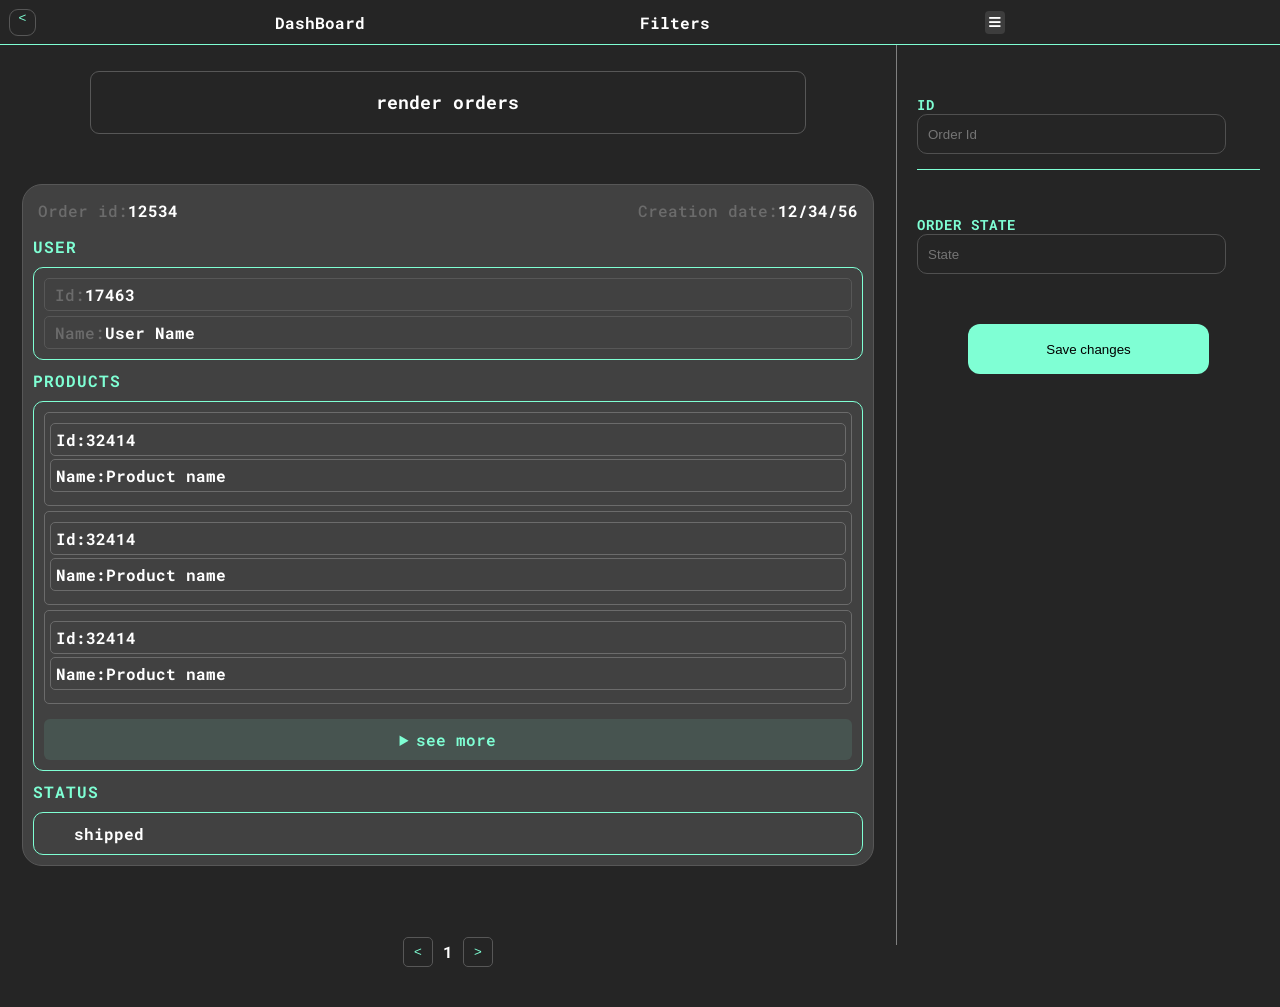
==== ADMIN Page/Orders/dashboard/index.html @ 4c9b640a "first commit of this c# web store. there will be a lot more" ====
<!DOCTYPE html>
<html lang="en">
<head>
    <link rel="stylesheet" href="https://cdnjs.cloudflare.com/ajax/libs/font-awesome/6.0.0-beta3/css/all.min.css">
    <link rel="stylesheet" href="style.css">
    <meta charset="UTF-8">
    <meta name="viewport" content="width=device-width, initial-scale=1.0">
    <title>Document</title>
</head>
<body>
     <header>
        <nav>
            <button id="return-page"><a href=""><</a></button>
            <a href="../Products/index.html">DashBoard</a>
            <a href="../Orders/filter/index.html">Filters </a>
            <button id="alternate-bar"><i class="fa-solid fa-bars"></i></button>
        </nav>
    </header>
    

    <main>
        <div class="Order-container">
            <button id="generate-orders">render orders</button>

        <div class="orders">
            <div id="order-box">
                <div id="order-infos">
                    <label for="">Order id: </label>
                    <p>12534</p>
                    <label for="">Creation date: </label>
                    <p>12/34/56</p>
                </div>
                <label for="">User</label>
                <div id="user-infos">
                 <div id="id">
                    <label for="">Id: </label>
                    <p>17463</p>
                 </div>
                 <div id="name">
                    <label for="">Name: </label>
                    <p>User Name</p>
                 </div>
                </div>
                <label for="">Products</label>
                <div id="order-products">
                    <div id="pd1">
                        <div id="id">
                            <label for="">Id:</label>
                            <p>32414</p>
                        </div>
                        <div id="name">
                            <label for="">Name:</label>
                            <p>Product name</p>
                        </div>
                    </div>
                    <div id="pd2">
                        <div id="id">
                            <label for="">Id:</label>
                            <p>32414</p>
                        </div>
                        <div id="name">
                            <label for="">Name:</label>
                            <p>Product name</p>
                        </div>
                    </div>
                    <div id="pd3">
                        <div id="id">
                            <label for="">Id:</label>
                            <p>32414</p>
                        </div>
                        <div id="name">
                            <label for="">Name:</label>
                            <p>Product name</p>
                        </div>
                    </div>
                <details>
                    <div id="pd4">
                        <div id="id">
                            <label for="">Id:</label>
                            <p>32414</p>
                        </div>
                        <div id="name">
                            <label for="">Name:</label>
                            <p>Product name</p>
                        </div>
                    </div>
                    <div id="pd5">
                        <div id="id">
                            <label for="">Id:</label>
                            <p>32414</p>
                        </div>
                        <div id="name">
                            <label for="">Name:</label>
                            <p>Product name</p>
                        </div>
                    </div>
                    <div id="pd6">
                        <div id="id">
                            <label for="">Id:</label>
                            <p>32414</p>
                        </div>
                        <div id="name">
                            <label for="">Name:</label>
                            <p>Product name</p>
                        </div>
                    </div>
                    <summary>see more</summary>
                </details>
                </div>
                <label for=""> status</label>
                <div id="order-state">
                    <p><span id="order-state-color"></span> shipped</p>
                </div>

                
            </div>
        </div>

        
        <div class="pages">
            <button id="last-page"><</button>
            <p id="page">1</p>
            <button id="next-page">></button>
        </div>
        </div>

        <div class="vertical-bar">
            
            <label for="">Id</label>
            <input type="text" id="Id-input" placeholder="Order Id"> 
            
            <div id="id-separator"></div>

            <label for="">Order state</label>
            <input type="text" id="Order-input" placeholder="State"> 
               

            <button id="Save-changes">Save changes</button>
        </div>
    </main>
    <script type="module" src="script.js"></script>
</body>
</html>
---- ADMIN Page/Orders/dashboard/style.css ----
@import url('https://fonts.googleapis.com/css2?family=Roboto+Mono:ital,wght@0,100..700;1,100..700&display=swap');

*{
    padding: 0px;
    margin: 0px;
    box-sizing: border-box;
}

body{
        font-family: "Roboto Mono", monospace;
  font-optical-sizing: auto;
  font-weight: 700;
  font-style: normal;

    background-color: rgb(37, 37, 37);
    color: white;
}

header {
    width: 100%;
    height: 5vh;
}

header>nav {
    width: 100%;
    height: 100%;
    border: none;
    border-bottom: solid 1px aquamarine;
    display: flex;
    justify-content: space-evenly;
    align-items: center;

}

header>nav>a {
    text-decoration: none;
    color: white;

}

header>nav>a:hover {
    text-decoration:underline;
}
header > nav > #alternate-bar{
    padding: 4px;
    background-color: rgb(61, 61, 61);
    border: none;
    border-radius: 4px;
    width: auto;
    height: auto;
    color: white;
}
header > nav >  #return-page{
    position: absolute;
    top: 1vh;
    left: 1vh;
    width: 3vh;
    height: 3vh;
    background-color: transparent;
    border:solid rgb(87, 87, 87) 1px;
    color: aquamarine;
    border-radius: 1vh;
    display: flex;
    text-align: center;
    justify-content: center;
    transition: 0.3s ease-in;
}
header > nav >  #return-page:hover{
    background-color: rgb(87, 87, 87);
}
header > nav >  #return-page > a{
    color: aquamarine;
    text-decoration: none;
}


main {
    display: grid;
    grid-template-columns: 1fr 30vw;
    width: 100%;
    height: 100vh;
    margin-top: 2%;
}
main.sidebar-hidden{
    grid-template-columns: 1fr 0px;
    transition: grid-template-columns 0.3s ease-in;

}


.vertical-bar {
    background-color: rgb(37, 37, 37);
    width: 30vw;
    position: fixed;
    right: 0px;
    top: 5vh;
    height: 100vh;
    display: flex;
    flex-direction: column;
    padding: 20px;
    border: none;
    border-left: 1px solid gray;
    transform: 0.3s ease;
}
.vertical-bar.hidden{
    transform: translateX(100%);
    transition: 0.3s ease-in;
}
.vertical-bar #id-separator{
    height: 1px;
    width: 100%;
    border: solid 1px aquamarine;
    border-top: none;
    margin-block: 15px;
}
.vertical-bar>input {
    width: 90%;
    height: 40px;
    background-color:rgb(37, 37, 37);
    border: solid rgb(80,80,80) 1px;
    border-radius: 10px;
    padding-inline: 10px;
}

.vertical-bar  input:focus{
      outline: none;
    border-color: aquamarine;
    background-color: rgb(65, 65, 65);
    box-shadow: 0 0 0 3px rgba(127, 255, 212, 0.1);
}

.vertical-bar>label {
    width: 20vw;
    max-width: 250px;
    color: aquamarine;
    margin-top: 30px;
    font-size: 14px;
    font-weight: 700;
    text-transform: uppercase;
    letter-spacing: 1px;
}

.vertical-bar>#Save-changes {
    background-color: aquamarine;
    margin-block: 50px;
    width: 70%;
    height: 50px;
    border: none;
    border-radius: 12px;
    margin-left: auto;
    margin-right: auto;
}


.Order-container{
    display: flex;
    flex-direction: column;
    flex-wrap: wrap;
}

.Order-container > #generate-orders{
    margin-left: auto;
    margin-right: auto;
    width: 80%;
    height: 7vh;
    margin-bottom: 40px;
    border: solid 1px rgb(87, 87, 87);
    background-color:transparent;
    border-radius: 1vh;
    color: white;
    font-family: "Roboto Mono", monospace;
    font-optical-sizing: auto;
    font-weight: 700;
    font-style: normal;
    font-size: clamp(15px,2vh,4vh);
    transition: 0.3s ease;
}
.Order-container > #generate-users:hover{
    border: solid aquamarine 1px;
    background-color: rgb(87, 87, 87);
}

.pages{
    width: 100%;
    display: flex;
    justify-content: center;
    align-items: center;
    margin-block: 40px;
}
.pages > button {
    height: 30px;
    width: 30px;
    background-color: transparent;
    border:solid rgb(87, 87, 87) 1px;
    border-radius: 5px;
    color: aquamarine;
    display: flex;
    align-items: center;
    justify-content: center;
    margin-inline: 10px;
    transition: 0.3s ease-in-out;
}
.pages > button:hover{
   border: solid aquamarine 1px;
   background-color: rgb(87, 87, 87);
}


#order-box > label{
    font-weight: 700;
    color: aquamarine;
    letter-spacing: 1px;
    text-transform: uppercase;
}
#order-box{
    display: flex;
    flex-direction: column;
    flex-wrap: wrap;
    width: 95%;
    margin-left: auto;
    margin-right: auto;
    height: auto;
    padding: 10px;
    gap: 10px;
    margin-block: 10px;
    background-color: rgb(65, 65, 65);
    border: solid rgb(87, 87, 87) 1px;
    border-radius: 20px;
}
#order-box > div{
   width: 100%;
   padding: 10px;
   background-color: transparent;
   border: solid aquamarine 1px;
   border-radius: 10px;
}

#order-box > #user-infos > #id{
    display: flex;
    flex-direction: row;
    padding-inline: 10px;
    padding-block: 5px;
    color: white;
    border: solid rgb(87, 87, 87) 1px;
    border-radius: 5px;
    margin-bottom: 5px;
}
#order-box > #user-infos > #id > label{
   font-weight: 500;
   color: rgb(107, 107, 107);
}
#order-box > #user-infos > #id> p{
    font-size: 16px;
}

#order-box > #user-infos > #name{
  display: flex;
    flex-direction: row;
    padding-inline: 10px;
    padding-block: 5px;
    border: solid rgb(87, 87, 87) 1px;
    border-radius: 5px;
    color: white;
}
#order-box > #user-infos > #name > label{
   font-weight: 500;
   color: rgb(107, 107, 107);
}
#order-box > #user-infos > #name > p{
    font-size: 16px;
}

#order-box > #order-products{
    display: flex;
    flex-direction: column;
    flex-wrap: wrap;
}
#order-box > #order-products > div , #order-box > #order-products > details > div{
    border-radius: 5px;
    border: solid rgb(107, 107, 107) 1px;
    display: flex;
    flex-direction: column;
    flex-wrap: wrap;
    width:100%;
    padding-block: 10px;
    padding-inline: 5px;
    color: white;   
    margin-bottom: 5px;
}
#order-box > #order-products > div > #id, #order-box > #order-products > details > div > #id{
    width: 100%;
    height: auto;
    padding: 5px;
    border: solid rgb(107, 107, 107) 1px;
    border-radius: 5px;
    display: flex;
    flex-direction: row;
    padding-inline: 5px;
    margin-bottom: 3px;
}
#order-box > #order-products > div > #name, #order-box > #order-products > details > div > #name{
    margin-bottom: 3px;
    width: 100%;
    height: auto;
    padding: 5px;
    border: solid rgb(107, 107, 107) 1px;
    border-radius: 5px;
    display: flex;
    flex-direction: row;
    padding-inline: 5px;
}
#order-box > #order-infos{
    border: none;
    display: flex;
    flex-wrap: wrap;
    flex-direction: row;
    width: 100%;
    height: auto;
    padding: 5px;
}
#order-box > #order-infos > label{
    font-weight: 500;
    color: rgb(107, 107, 107);    
}
#order-box > #order-infos > label:last-of-type{
    margin-left: auto;
    margin-right: 0px;
}
#order-box > #order-infos > p{
    font-size: 16px;
}
#order-state-color {
    display: inline-block;
    width: 12px;
    height: 12px;
    border-radius: 50%;
    margin-right: 8px;
}

.status-pending #order-state-color {
    background-color: #f39c12; 
}

.status-shipped #order-state-color {
    background-color: #3498db; 
}

.status-delivered #order-state-color {
    background-color: #2ecc71; 
}

.status-cancelled #order-state-color {
    background-color: #e74c3c; 
}

.loading,
.no-orders,
.error {
    text-align: center;
    padding: 40px;
    font-size: 16px;
    color: #7f8c8d;
}

.error {
    color: #e74c3c;
}

.pagination-info {
    text-align: center;
    padding: 20px;
    color: #7f8c8d;
    font-size: 14px;
    border-top: 1px solid #ecf0f1;
}

.product-item {
    display: grid;
    grid-template-columns: repeat(4, 1fr);
    gap: 10px;
    padding: 10px;
    background: rgba(255, 255, 255, 0.05);
    border-radius: 6px;
    margin-bottom: 8px;
}

details {
    margin-top: 10px;
}

details summary {
    cursor: pointer;
    padding: 10px;
    background: rgba(127, 255, 212, 0.1);
    border-radius: 6px;
    text-align: center;
    color: aquamarine;
    font-weight: 600;
    user-select: none;
}

details summary:hover {
    background: rgba(127, 255, 212, 0.2);
}

details[open] summary {
    margin-bottom: 10px;
}
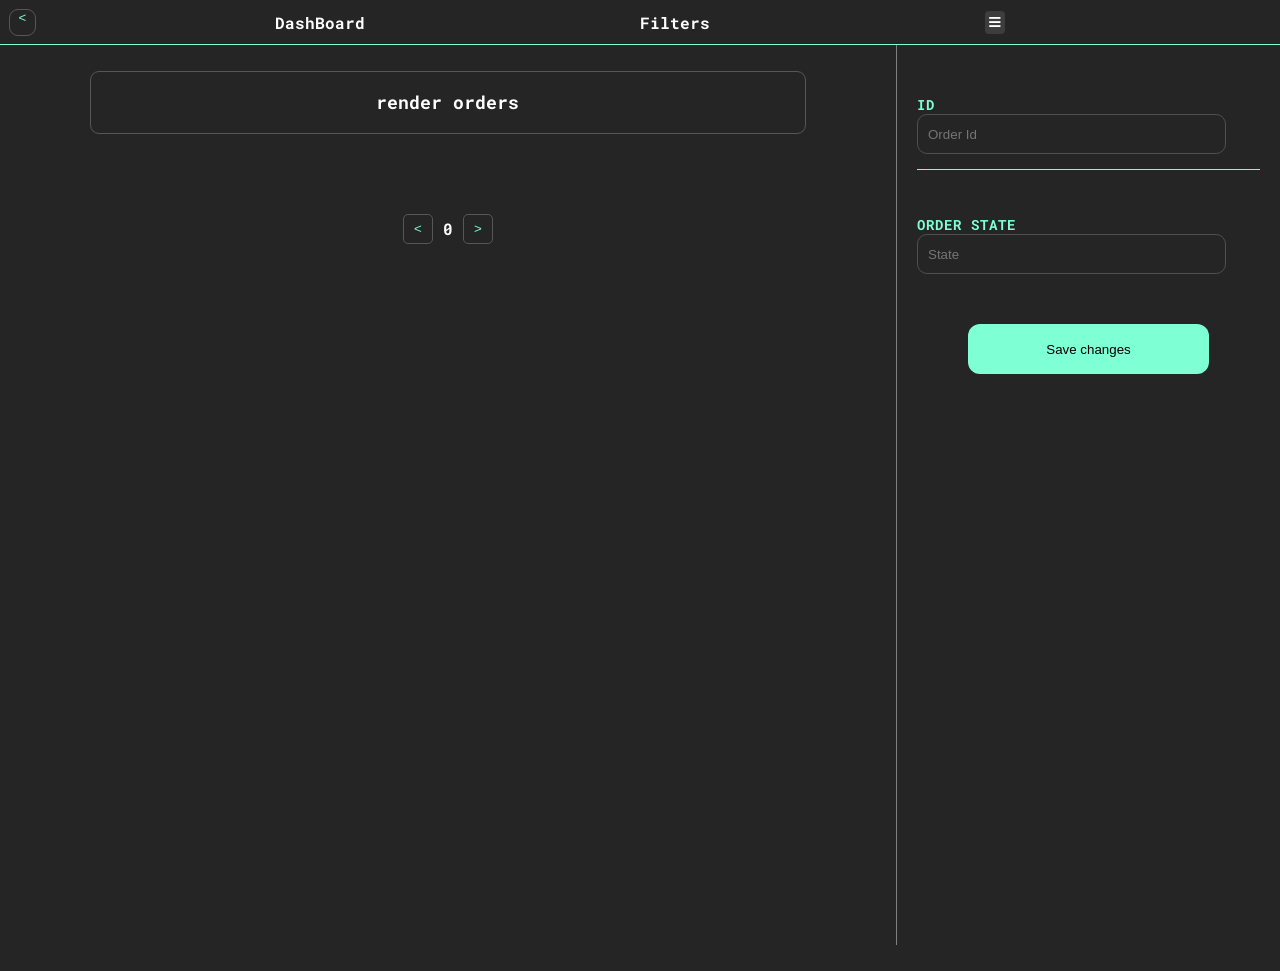
==== commit 027d3429: "made the orders' dashboard frontend work . will be debbuging and finding errors later" ====
--- a/ADMIN Page/Orders/dashboard/index.html
+++ b/ADMIN Page/Orders/dashboard/index.html
@@ -22,104 +22,13 @@
         <div class="Order-container">
             <button id="generate-orders">render orders</button>
 
-        <div class="orders">
-            <div id="order-box">
-                <div id="order-infos">
-                    <label for="">Order id: </label>
-                    <p>12534</p>
-                    <label for="">Creation date: </label>
-                    <p>12/34/56</p>
-                </div>
-                <label for="">User</label>
-                <div id="user-infos">
-                 <div id="id">
-                    <label for="">Id: </label>
-                    <p>17463</p>
-                 </div>
-                 <div id="name">
-                    <label for="">Name: </label>
-                    <p>User Name</p>
-                 </div>
-                </div>
-                <label for="">Products</label>
-                <div id="order-products">
-                    <div id="pd1">
-                        <div id="id">
-                            <label for="">Id:</label>
-                            <p>32414</p>
-                        </div>
-                        <div id="name">
-                            <label for="">Name:</label>
-                            <p>Product name</p>
-                        </div>
-                    </div>
-                    <div id="pd2">
-                        <div id="id">
-                            <label for="">Id:</label>
-                            <p>32414</p>
-                        </div>
-                        <div id="name">
-                            <label for="">Name:</label>
-                            <p>Product name</p>
-                        </div>
-                    </div>
-                    <div id="pd3">
-                        <div id="id">
-                            <label for="">Id:</label>
-                            <p>32414</p>
-                        </div>
-                        <div id="name">
-                            <label for="">Name:</label>
-                            <p>Product name</p>
-                        </div>
-                    </div>
-                <details>
-                    <div id="pd4">
-                        <div id="id">
-                            <label for="">Id:</label>
-                            <p>32414</p>
-                        </div>
-                        <div id="name">
-                            <label for="">Name:</label>
-                            <p>Product name</p>
-                        </div>
-                    </div>
-                    <div id="pd5">
-                        <div id="id">
-                            <label for="">Id:</label>
-                            <p>32414</p>
-                        </div>
-                        <div id="name">
-                            <label for="">Name:</label>
-                            <p>Product name</p>
-                        </div>
-                    </div>
-                    <div id="pd6">
-                        <div id="id">
-                            <label for="">Id:</label>
-                            <p>32414</p>
-                        </div>
-                        <div id="name">
-                            <label for="">Name:</label>
-                            <p>Product name</p>
-                        </div>
-                    </div>
-                    <summary>see more</summary>
-                </details>
-                </div>
-                <label for=""> status</label>
-                <div id="order-state">
-                    <p><span id="order-state-color"></span> shipped</p>
-                </div>
-
-                
-            </div>
+        <div class="orders">    
         </div>
 
         
         <div class="pages">
             <button id="last-page"><</button>
-            <p id="page">1</p>
+            <p id="page">0</p>
             <button id="next-page">></button>
         </div>
         </div>
--- a/ADMIN Page/Orders/dashboard/style.css
+++ b/ADMIN Page/Orders/dashboard/style.css
@@ -206,13 +206,13 @@
 }
 
 
-#order-box > label{
+.order-box > label{
     font-weight: 700;
     color: aquamarine;
     letter-spacing: 1px;
     text-transform: uppercase;
 }
-#order-box{
+.order-box{
     display: flex;
     flex-direction: column;
     flex-wrap: wrap;
@@ -227,7 +227,7 @@
     border: solid rgb(87, 87, 87) 1px;
     border-radius: 20px;
 }
-#order-box > div{
+.order-box > div{
    width: 100%;
    padding: 10px;
    background-color: transparent;
@@ -235,7 +235,7 @@
    border-radius: 10px;
 }
 
-#order-box > #user-infos > #id{
+.order-box > #user-infos > #id{
     display: flex;
     flex-direction: row;
     padding-inline: 10px;
@@ -245,15 +245,15 @@
     border-radius: 5px;
     margin-bottom: 5px;
 }
-#order-box > #user-infos > #id > label{
+.order-box > #user-infos > #id > label{
    font-weight: 500;
    color: rgb(107, 107, 107);
 }
-#order-box > #user-infos > #id> p{
+.order-box > #user-infos > #id> p{
     font-size: 16px;
 }
 
-#order-box > #user-infos > #name{
+.order-box > #user-infos > #name{
   display: flex;
     flex-direction: row;
     padding-inline: 10px;
@@ -262,20 +262,20 @@
     border-radius: 5px;
     color: white;
 }
-#order-box > #user-infos > #name > label{
+.order-box > #user-infos > #name > label{
    font-weight: 500;
    color: rgb(107, 107, 107);
 }
-#order-box > #user-infos > #name > p{
+.order-box > #user-infos > #name > p{
     font-size: 16px;
 }
 
-#order-box > #order-products{
+.order-box > #order-products{
     display: flex;
     flex-direction: column;
     flex-wrap: wrap;
 }
-#order-box > #order-products > div , #order-box > #order-products > details > div{
+.order-box > #order-products > div , .order-box > #order-products > details > div{
     border-radius: 5px;
     border: solid rgb(107, 107, 107) 1px;
     display: flex;
@@ -287,7 +287,7 @@
     color: white;   
     margin-bottom: 5px;
 }
-#order-box > #order-products > div > #id, #order-box > #order-products > details > div > #id{
+.order-box > #order-products > div > #id, .order-box > #order-products > details > div > #id{
     width: 100%;
     height: auto;
     padding: 5px;
@@ -298,7 +298,7 @@
     padding-inline: 5px;
     margin-bottom: 3px;
 }
-#order-box > #order-products > div > #name, #order-box > #order-products > details > div > #name{
+.order-box > #order-products > div > #name, .order-box > #order-products > details > div > #name{
     margin-bottom: 3px;
     width: 100%;
     height: auto;
@@ -309,7 +309,7 @@
     flex-direction: row;
     padding-inline: 5px;
 }
-#order-box > #order-infos{
+.order-box > #order-infos{
     border: none;
     display: flex;
     flex-wrap: wrap;
@@ -318,15 +318,15 @@
     height: auto;
     padding: 5px;
 }
-#order-box > #order-infos > label{
+.order-box > #order-infos > label{
     font-weight: 500;
     color: rgb(107, 107, 107);    
 }
-#order-box > #order-infos > label:last-of-type{
+.order-box > #order-infos > label:last-of-type{
     margin-left: auto;
     margin-right: 0px;
 }
-#order-box > #order-infos > p{
+.order-box > #order-infos > p{
     font-size: 16px;
 }
 #order-state-color {
